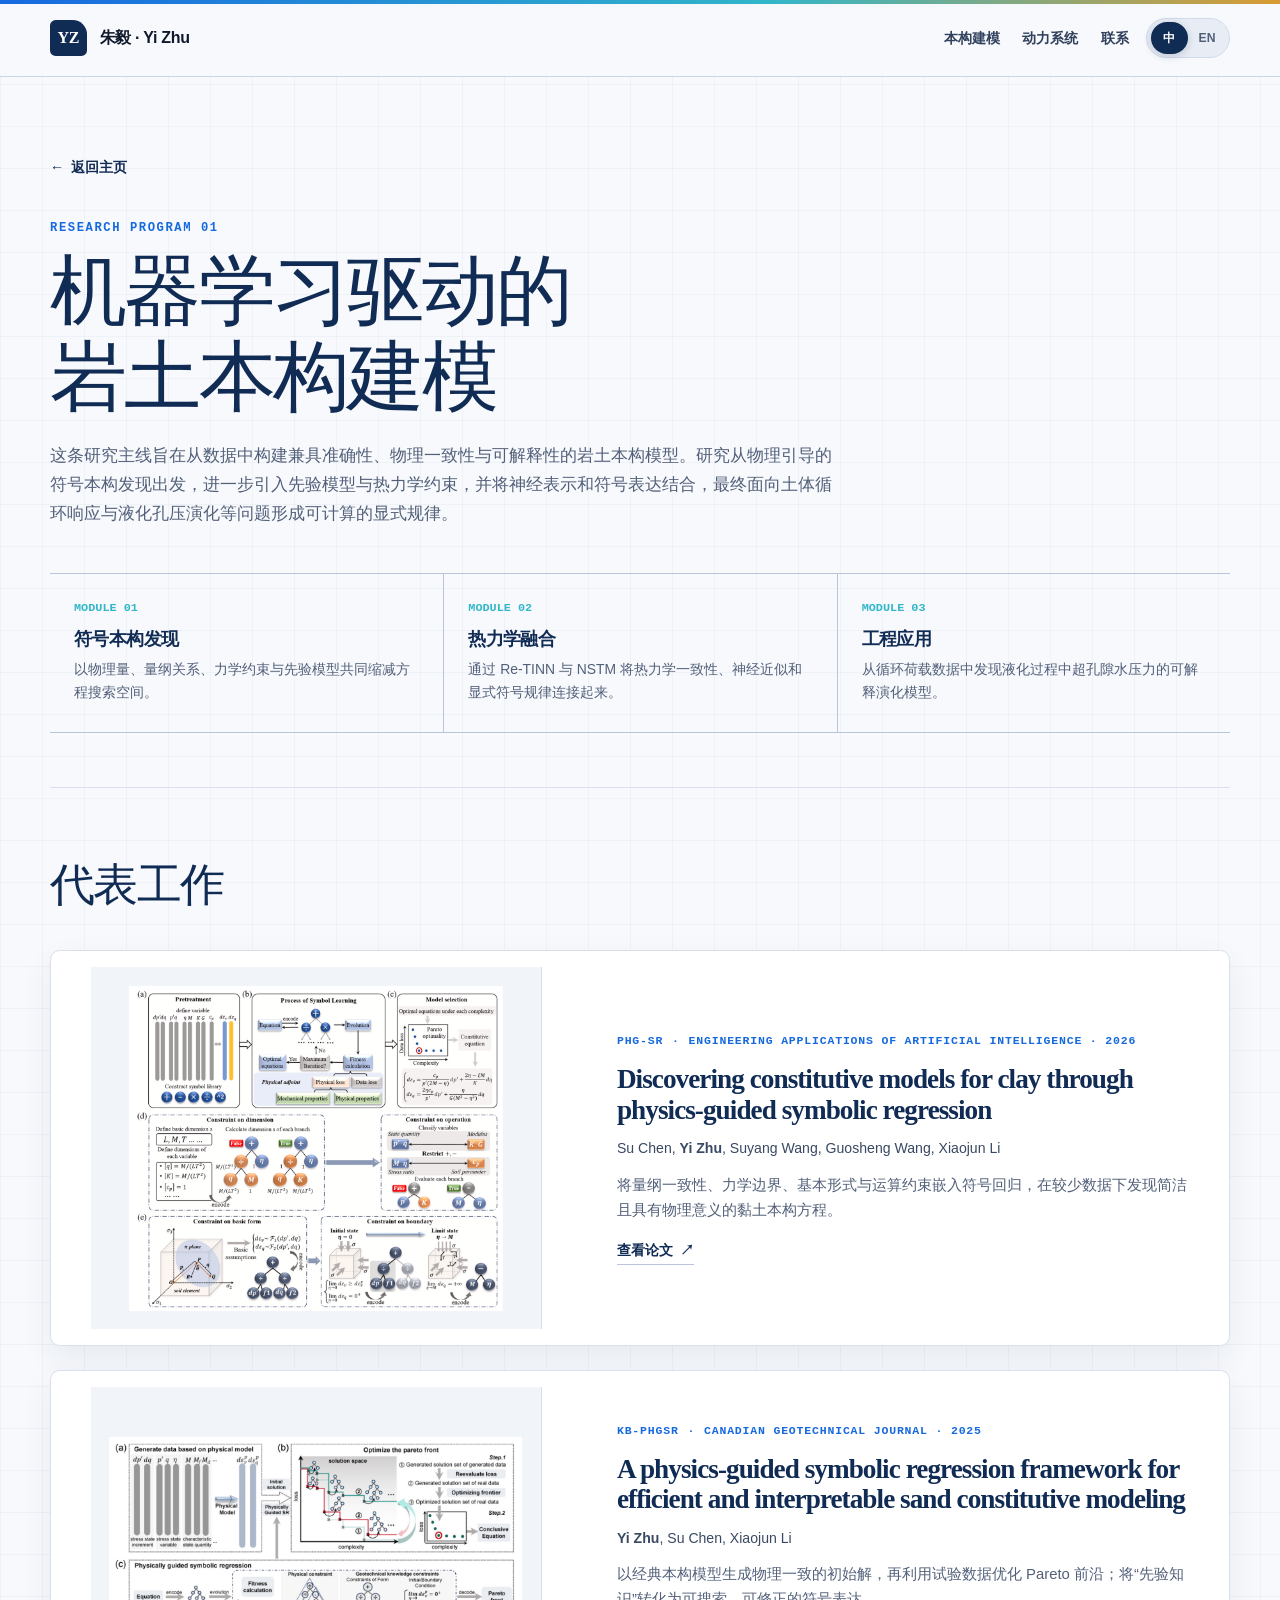
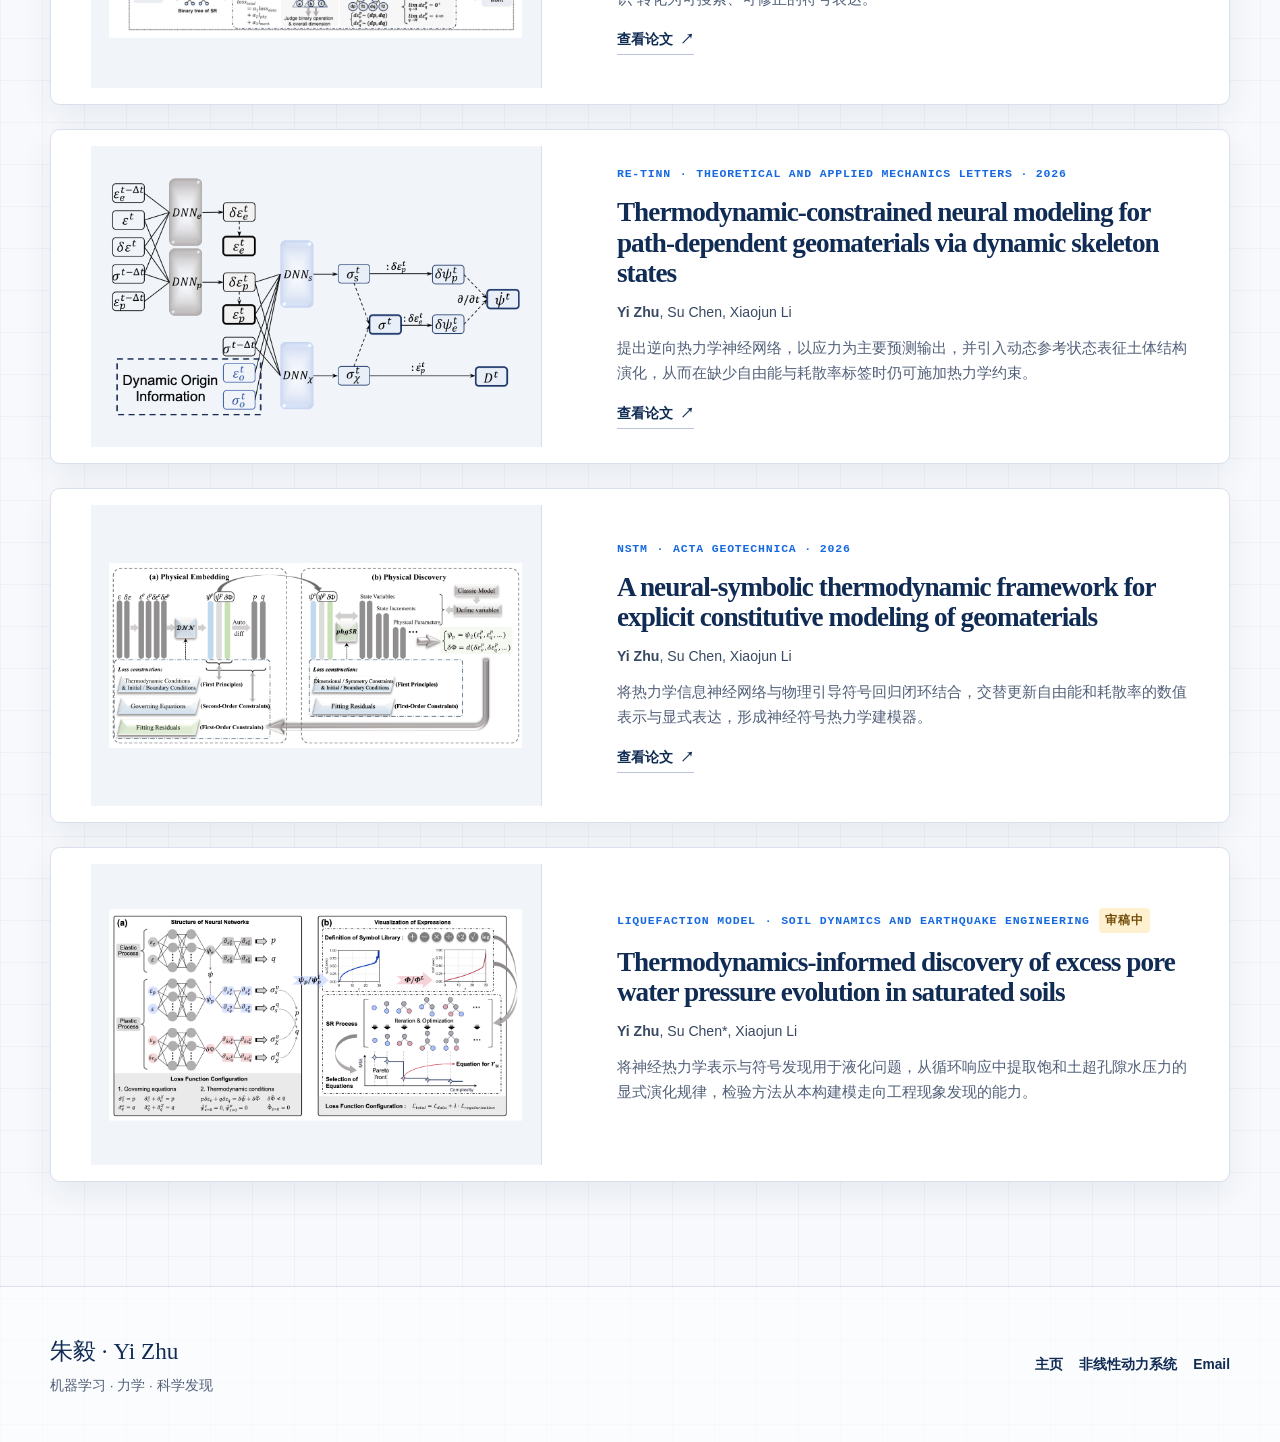
==== constitutive.html @ f4d2e24f "Add files via upload" ====
<!doctype html>
<html lang="zh-CN" data-lang="zh">
<head>
  <meta charset="utf-8">
  <meta name="viewport" content="width=device-width, initial-scale=1">
  <meta name="description" content="朱毅的机器学习岩土本构建模研究：物理引导符号回归、热力学约束神经建模与神经符号热力学建模。">
  <title>机器学习驱动的岩土本构建模 · 朱毅</title>
  <link rel="icon" type="image/svg+xml" href="data:image/svg+xml,%3Csvg xmlns='http://www.w3.org/2000/svg' viewBox='0 0 64 64'%3E%3Crect width='64' height='64' rx='13' fill='%23102b54'/%3E%3Cpath d='M14 18h36L26 46h24' fill='none' stroke='%2332b6ca' stroke-width='7' stroke-linecap='round' stroke-linejoin='round'/%3E%3C/svg%3E">
  <link rel="stylesheet" href="./styles.css">
  <script src="./site.js" defer></script>
</head>
<body data-title-zh="机器学习驱动的岩土本构建模 · 朱毅" data-title-en="Machine Learning for Geotechnical Constitutive Modeling · Yi Zhu">
  <a class="skip-link" href="#main"><span class="lang zh">跳至主要内容</span><span class="lang en">Skip to content</span></a>

  <header class="site-header">
    <nav class="nav-shell" aria-label="Primary navigation">
      <a class="brand" href="./index.html"><span class="brand-mark">YZ</span><span>朱毅 · Yi Zhu</span></a>
      <div class="nav-actions">
        <div class="nav-links">
          <a href="./constitutive.html"><span class="lang zh">本构建模</span><span class="lang en">Constitutive AI</span></a>
          <a href="./dynamics.html"><span class="lang zh">动力系统</span><span class="lang en">Dynamics</span></a>
          <a href="mailto:zhuyibjut@163.com"><span class="lang zh">联系</span><span class="lang en">Contact</span></a>
        </div>
        <div class="language-switch" role="group" aria-label="Language">
          <button type="button" data-set-lang="zh" aria-pressed="true">中</button>
          <button type="button" data-set-lang="en" aria-pressed="false">EN</button>
        </div>
      </div>
    </nav>
  </header>

  <main id="main" class="page-shell">
    <section class="page-hero">
      <a class="back-link" href="./index.html">← <span class="lang zh">返回主页</span><span class="lang en">Back to home</span></a>
      <div class="page-kicker">RESEARCH PROGRAM 01</div>
      <h1><span class="lang zh">机器学习驱动的<br>岩土本构建模</span><span class="lang en">Machine Learning for<br>Geotechnical Constitutive Modeling</span></h1>
      <p>
        <span class="lang lang-block zh">这条研究主线旨在从数据中构建兼具准确性、物理一致性与可解释性的岩土本构模型。研究从物理引导的符号本构发现出发，进一步引入先验模型与热力学约束，并将神经表示和符号表达结合，最终面向土体循环响应与液化孔压演化等问题形成可计算的显式规律。</span>
        <span class="lang lang-block en">This research program develops data-driven constitutive models that combine accuracy, physical consistency, and interpretability. Beginning with physics-guided symbolic discovery, it incorporates prior constitutive knowledge and thermodynamic constraints, integrates neural representations with symbolic expressions, and applies the resulting methods to cyclic soil response and excess pore-water-pressure evolution during liquefaction.</span>
      </p>

      <div class="module-map" aria-label="Research modules">
        <div class="module">
          <span class="module-number">MODULE 01</span>
          <h2><span class="lang zh">符号本构发现</span><span class="lang en">Symbolic Constitutive Discovery</span></h2>
          <p><span class="lang zh">以物理量、量纲关系、力学约束与先验模型共同缩减方程搜索空间。</span><span class="lang en">Using variables, dimensions, mechanics, and prior models to constrain the equation search space.</span></p>
        </div>
        <div class="module">
          <span class="module-number">MODULE 02</span>
          <h2><span class="lang zh">热力学融合</span><span class="lang en">Thermodynamic Integration</span></h2>
          <p><span class="lang zh">通过 Re-TINN 与 NSTM 将热力学一致性、神经近似和显式符号规律连接起来。</span><span class="lang en">Connecting thermodynamic consistency, neural approximation, and explicit laws through Re-TINN and NSTM.</span></p>
        </div>
        <div class="module">
          <span class="module-number">MODULE 03</span>
          <h2><span class="lang zh">工程应用</span><span class="lang en">Engineering Application</span></h2>
          <p><span class="lang zh">从循环荷载数据中发现液化过程中超孔隙水压力的可解释演化模型。</span><span class="lang en">Discovering interpretable excess pore-water-pressure evolution laws from cyclic loading data.</span></p>
        </div>
      </div>
    </section>

    <section class="works-section" aria-labelledby="works-title">
      <h2 class="works-heading" id="works-title"><span class="lang zh">代表工作</span><span class="lang en">Selected Work</span></h2>
      <div class="paper-list">
        <article class="paper-card">
          <figure class="paper-figure"><img src="./assets/phgsr-clay.png" alt="Physics-guided symbolic regression for clay constitutive modeling"></figure>
          <div class="paper-content">
            <div class="paper-meta"><span>PHG-SR</span><span>·</span><span>Engineering Applications of Artificial Intelligence · 2026</span></div>
            <h2>Discovering constitutive models for clay through physics-guided symbolic regression</h2>
            <p class="paper-authors">Su Chen, <strong>Yi Zhu</strong>, Suyang Wang, Guosheng Wang, Xiaojun Li</p>
            <p class="paper-summary"><span class="lang zh">将量纲一致性、力学边界、基本形式与运算约束嵌入符号回归，在较少数据下发现简洁且具有物理意义的黏土本构方程。</span><span class="lang en">Embeds dimensional consistency, mechanical boundaries, basic forms, and operator constraints into symbolic regression to discover concise, physically meaningful clay constitutive equations from limited data.</span></p>
            <a class="paper-link" href="https://doi.org/10.1016/j.engappai.2026.114759" target="_blank" rel="noreferrer"><span class="lang zh">查看论文</span><span class="lang en">View paper</span> ↗</a>
          </div>
        </article>

        <article class="paper-card">
          <figure class="paper-figure"><img src="./assets/kb-phgsr.png" alt="Knowledge-based physics-guided symbolic regression for sand"></figure>
          <div class="paper-content">
            <div class="paper-meta"><span>KB-phgSR</span><span>·</span><span>Canadian Geotechnical Journal · 2025</span></div>
            <h2>A physics-guided symbolic regression framework for efficient and interpretable sand constitutive modeling</h2>
            <p class="paper-authors"><strong>Yi Zhu</strong>, Su Chen, Xiaojun Li</p>
            <p class="paper-summary"><span class="lang zh">以经典本构模型生成物理一致的初始解，再利用试验数据优化 Pareto 前沿；将“先验知识”转化为可搜索、可修正的符号表达。</span><span class="lang en">Uses classical constitutive models to generate physically consistent initial solutions, then refines the Pareto front with experiments—turning prior knowledge into searchable and correctable symbolic expressions.</span></p>
            <a class="paper-link" href="https://doi.org/10.1139/cgj-2025-0201" target="_blank" rel="noreferrer"><span class="lang zh">查看论文</span><span class="lang en">View paper</span> ↗</a>
          </div>
        </article>

        <article class="paper-card">
          <figure class="paper-figure"><img src="./assets/re-tinn.png" alt="Reverse thermodynamics-informed neural network architecture"></figure>
          <div class="paper-content">
            <div class="paper-meta"><span>Re-TINN</span><span>·</span><span>Theoretical and Applied Mechanics Letters · 2026</span></div>
            <h2>Thermodynamic-constrained neural modeling for path-dependent geomaterials via dynamic skeleton states</h2>
            <p class="paper-authors"><strong>Yi Zhu</strong>, Su Chen, Xiaojun Li</p>
            <p class="paper-summary"><span class="lang zh">提出逆向热力学神经网络，以应力为主要预测输出，并引入动态参考状态表征土体结构演化，从而在缺少自由能与耗散率标签时仍可施加热力学约束。</span><span class="lang en">Introduces a reverse thermodynamics-informed neural network that predicts stress directly and uses dynamic reference states to represent fabric evolution, enforcing thermodynamic constraints without free-energy or dissipation labels.</span></p>
            <a class="paper-link" href="https://doi.org/10.1016/j.taml.2026.100740" target="_blank" rel="noreferrer"><span class="lang zh">查看论文</span><span class="lang en">View paper</span> ↗</a>
          </div>
        </article>

        <article class="paper-card">
          <figure class="paper-figure"><img src="./assets/nstm.png" alt="Neural-symbolic thermodynamic modeler"></figure>
          <div class="paper-content">
            <div class="paper-meta"><span>NSTM</span><span>·</span><span>Acta Geotechnica · 2026</span></div>
            <h2>A neural-symbolic thermodynamic framework for explicit constitutive modeling of geomaterials</h2>
            <p class="paper-authors"><strong>Yi Zhu</strong>, Su Chen, Xiaojun Li</p>
            <p class="paper-summary"><span class="lang zh">将热力学信息神经网络与物理引导符号回归闭环结合，交替更新自由能和耗散率的数值表示与显式表达，形成神经符号热力学建模器。</span><span class="lang en">Couples thermodynamics-informed neural networks with physics-guided symbolic regression in a closed loop, alternating between numerical representations and explicit expressions for free energy and dissipation.</span></p>
            <a class="paper-link" href="https://doi.org/10.1007/s11440-026-03069-4" target="_blank" rel="noreferrer"><span class="lang zh">查看论文</span><span class="lang en">View paper</span> ↗</a>
          </div>
        </article>

        <article class="paper-card">
          <figure class="paper-figure"><img src="./assets/pore-pressure.png" alt="Thermodynamics-informed pore-water-pressure equation discovery"></figure>
          <div class="paper-content">
            <div class="paper-meta"><span>LIQUEFACTION MODEL</span><span>·</span><span>Soil Dynamics and Earthquake Engineering</span><span class="status"><span class="lang zh">审稿中</span><span class="lang en">Under Review</span></span></div>
            <h2>Thermodynamics-informed discovery of excess pore water pressure evolution in saturated soils</h2>
            <p class="paper-authors"><strong>Yi Zhu</strong>, Su Chen*, Xiaojun Li</p>
            <p class="paper-summary"><span class="lang zh">将神经热力学表示与符号发现用于液化问题，从循环响应中提取饱和土超孔隙水压力的显式演化规律，检验方法从本构建模走向工程现象发现的能力。</span><span class="lang en">Applies neural thermodynamic representations and symbolic discovery to liquefaction, extracting an explicit evolution law for excess pore-water pressure in saturated soils from cyclic response data.</span></p>
          </div>
        </article>
      </div>
    </section>
  </main>

  <footer class="footer">
    <div class="footer-inner">
      <div><div class="footer-name">朱毅 · Yi Zhu</div><p><span class="lang zh">机器学习 · 力学 · 科学发现</span><span class="lang en">Machine Learning · Mechanics · Scientific Discovery</span></p></div>
      <div class="footer-links"><a href="./index.html"><span class="lang zh">主页</span><span class="lang en">Home</span></a><a href="./dynamics.html"><span class="lang zh">非线性动力系统</span><span class="lang en">Nonlinear Dynamics</span></a><a href="mailto:zhuyibjut@163.com">Email</a></div>
    </div>
  </footer>
</body>
</html>
---- styles.css ----
:root {
  --ink: #101a2c;
  --muted: #526079;
  --paper: #f7f9fc;
  --white: #ffffff;
  --line: #d9e0ec;
  --line-strong: #b9c6da;
  --navy: #102b54;
  --blue: #1769e0;
  --cyan: #32b6ca;
  --gold: #d99b32;
  --shadow: 0 24px 70px rgba(21, 49, 88, 0.12);
  --max: 1180px;
}

* {
  box-sizing: border-box;
}

html {
  scroll-behavior: smooth;
  background: var(--paper);
}

body {
  margin: 0;
  color: var(--ink);
  background:
    linear-gradient(rgba(16, 43, 84, 0.035) 1px, transparent 1px),
    linear-gradient(90deg, rgba(16, 43, 84, 0.035) 1px, transparent 1px),
    var(--paper);
  background-size: 42px 42px;
  font-family: Inter, "Noto Sans SC", "PingFang SC", "Microsoft YaHei", Arial, sans-serif;
  font-size: 16px;
  line-height: 1.68;
  text-rendering: optimizeLegibility;
}

body::before {
  content: "";
  position: fixed;
  inset: 0 0 auto 0;
  height: 4px;
  z-index: 100;
  background: linear-gradient(90deg, var(--blue), var(--cyan) 60%, var(--gold));
}

a {
  color: inherit;
}

img {
  display: block;
  max-width: 100%;
}

button,
a {
  -webkit-tap-highlight-color: transparent;
}

.skip-link {
  position: fixed;
  left: 1rem;
  top: -5rem;
  z-index: 200;
  padding: 0.6rem 0.85rem;
  color: #fff;
  background: var(--navy);
  border-radius: 0.35rem;
}

.skip-link:focus {
  top: 0.8rem;
}

.site-header {
  position: sticky;
  top: 0;
  z-index: 50;
  background: rgba(247, 249, 252, 0.9);
  border-bottom: 1px solid rgba(185, 198, 218, 0.7);
  backdrop-filter: blur(16px);
}

.nav-shell {
  width: min(calc(100% - 2rem), var(--max));
  min-height: 76px;
  margin: 0 auto;
  display: flex;
  align-items: center;
  justify-content: space-between;
  gap: 1.5rem;
}

.brand {
  display: flex;
  align-items: center;
  gap: 0.8rem;
  color: var(--ink);
  text-decoration: none;
  font-weight: 780;
  letter-spacing: -0.02em;
}

.brand-mark {
  width: 2.3rem;
  height: 2.3rem;
  display: grid;
  place-items: center;
  color: #fff;
  background: var(--navy);
  border-radius: 0.35rem 0.9rem 0.35rem 0.35rem;
  font-family: Georgia, "Times New Roman", serif;
  font-size: 1rem;
  font-weight: 700;
}

.nav-actions,
.nav-links {
  display: flex;
  align-items: center;
}

.nav-actions {
  gap: 1.1rem;
}

.nav-links {
  gap: 1.4rem;
}

.nav-links a {
  color: #31415d;
  font-size: 0.9rem;
  font-weight: 650;
  text-decoration: none;
}

.nav-links a:hover {
  color: var(--blue);
}

.language-switch {
  display: inline-flex;
  padding: 0.2rem;
  background: #e8edf5;
  border: 1px solid #d1dae8;
  border-radius: 999px;
}

.language-switch button {
  min-width: 2.35rem;
  padding: 0.36rem 0.55rem;
  color: #506078;
  background: transparent;
  border: 0;
  border-radius: 999px;
  cursor: pointer;
  font: inherit;
  font-size: 0.76rem;
  font-weight: 760;
}

.language-switch button[aria-pressed="true"] {
  color: #fff;
  background: var(--navy);
  box-shadow: 0 2px 8px rgba(16, 43, 84, 0.2);
}

.lang.en {
  display: none;
}

html[data-lang="en"] .lang.zh {
  display: none;
}

html[data-lang="en"] .lang.en {
  display: inline;
}

html[data-lang="en"] .lang-block.en {
  display: block;
}

.lang-block {
  display: block;
}

.page-shell {
  width: min(calc(100% - 2rem), var(--max));
  margin: 0 auto;
}

.hero {
  display: grid;
  grid-template-columns: minmax(0, 1.35fr) minmax(280px, 0.65fr);
  gap: 4.5rem;
  align-items: center;
  min-height: 620px;
  padding: 5.8rem 0 5rem;
}

.eyebrow {
  display: flex;
  align-items: center;
  gap: 0.7rem;
  margin: 0 0 1.2rem;
  color: var(--blue);
  font-size: 0.78rem;
  font-weight: 790;
  letter-spacing: 0.13em;
  line-height: 1.3;
  text-transform: uppercase;
}

.eyebrow::before {
  content: "";
  width: 2.1rem;
  height: 2px;
  background: linear-gradient(90deg, var(--blue), var(--cyan));
}

h1,
h2,
h3,
p {
  margin-top: 0;
}

h1,
h2,
h3 {
  letter-spacing: -0.035em;
  line-height: 1.12;
}

.hero h1 {
  margin-bottom: 0.65rem;
  color: var(--navy);
  font-family: Georgia, "Times New Roman", "Songti SC", serif;
  font-size: clamp(3.8rem, 8vw, 7.7rem);
  font-weight: 500;
}

.name-en {
  margin-bottom: 1.5rem;
  color: #49617e;
  font-family: Georgia, "Times New Roman", serif;
  font-size: clamp(1.35rem, 2.3vw, 2rem);
  letter-spacing: 0.02em;
}

.hero-role {
  max-width: 48rem;
  margin-bottom: 1.8rem;
  color: #2e3d56;
  font-size: clamp(1.05rem, 1.7vw, 1.28rem);
}

.hero-role strong {
  color: var(--navy);
}

.hero-summary {
  max-width: 47rem;
  margin-bottom: 2rem;
  color: var(--muted);
  font-size: 1.04rem;
}

.topic-row,
.contact-row {
  display: flex;
  flex-wrap: wrap;
  gap: 0.65rem;
}

.topic-row {
  margin-bottom: 1.8rem;
}

.topic {
  padding: 0.43rem 0.72rem;
  color: #1d477e;
  background: #eaf2fd;
  border: 1px solid #cbdcf5;
  border-radius: 0.35rem;
  font-size: 0.8rem;
  font-weight: 720;
}

.contact-link,
.paper-link,
.back-link {
  display: inline-flex;
  align-items: center;
  gap: 0.45rem;
  color: var(--navy);
  text-decoration: none;
  font-weight: 700;
}

.contact-link {
  padding: 0.45rem 0;
  border-bottom: 1px solid var(--line-strong);
  font-size: 0.9rem;
}

.contact-link:hover,
.paper-link:hover,
.back-link:hover {
  color: var(--blue);
  border-color: var(--blue);
}

.portrait-wrap {
  position: relative;
  justify-self: end;
  width: min(100%, 345px);
  padding: 1rem 1rem 0 0;
}

.portrait-wrap::before {
  content: "";
  position: absolute;
  top: 0;
  right: 0;
  width: 42%;
  height: 47%;
  border-top: 4px solid var(--cyan);
  border-right: 4px solid var(--cyan);
}

.portrait-wrap::after {
  content: "";
  position: absolute;
  right: -1rem;
  bottom: 1.4rem;
  width: 5rem;
  height: 5rem;
  z-index: -1;
  background: var(--gold);
  border-radius: 50%;
  opacity: 0.22;
}

.portrait {
  width: 100%;
  aspect-ratio: 0.82;
  object-fit: cover;
  object-position: center 26%;
  border-radius: 0.55rem;
  box-shadow: var(--shadow);
  filter: saturate(0.88) contrast(1.02);
}

.section {
  padding: 6.2rem 0;
  border-top: 1px solid var(--line);
}

.section-heading {
  display: grid;
  grid-template-columns: minmax(200px, 0.52fr) minmax(0, 1fr);
  gap: 3rem;
  align-items: end;
  margin-bottom: 2.7rem;
}

.section-heading h2 {
  margin: 0;
  color: var(--navy);
  font-family: Georgia, "Times New Roman", "Songti SC", serif;
  font-size: clamp(2.1rem, 4vw, 3.65rem);
  font-weight: 520;
}

.section-heading p {
  max-width: 47rem;
  margin: 0;
  color: var(--muted);
}

.research-grid {
  display: grid;
  grid-template-columns: repeat(2, minmax(0, 1fr));
  gap: 1.4rem;
}

.research-card {
  position: relative;
  min-width: 0;
  overflow: hidden;
  color: inherit;
  background: var(--white);
  border: 1px solid var(--line-strong);
  border-radius: 0.65rem;
  text-decoration: none;
  box-shadow: 0 14px 36px rgba(21, 49, 88, 0.07);
  transition: transform 180ms ease, box-shadow 180ms ease, border-color 180ms ease;
}

.research-card:hover {
  transform: translateY(-5px);
  border-color: #8baad6;
  box-shadow: 0 24px 55px rgba(21, 49, 88, 0.14);
}

.research-visual {
  height: 250px;
  padding: 1.2rem;
  display: grid;
  place-items: center;
  overflow: hidden;
  background:
    radial-gradient(circle at 10% 20%, rgba(50, 182, 202, 0.15), transparent 33%),
    linear-gradient(145deg, #fafdff, #edf3fa);
  border-bottom: 1px solid var(--line);
}

.research-visual img {
  width: 100%;
  height: 100%;
  object-fit: contain;
  filter: drop-shadow(0 8px 15px rgba(16, 43, 84, 0.08));
}

.research-card-body {
  padding: 1.6rem 1.65rem 1.8rem;
}

.card-index {
  display: block;
  margin-bottom: 0.5rem;
  color: var(--blue);
  font-family: ui-monospace, SFMono-Regular, Menlo, monospace;
  font-size: 0.72rem;
  font-weight: 800;
  letter-spacing: 0.09em;
}

.research-card h3 {
  margin-bottom: 0.75rem;
  color: var(--navy);
  font-family: Georgia, "Times New Roman", "Songti SC", serif;
  font-size: clamp(1.48rem, 2.4vw, 2.05rem);
  font-weight: 560;
}

.research-card p {
  min-height: 5.2rem;
  margin-bottom: 1.15rem;
  color: var(--muted);
  font-size: 0.96rem;
}

.card-cta {
  display: flex;
  align-items: center;
  justify-content: space-between;
  color: var(--blue);
  font-size: 0.88rem;
  font-weight: 780;
}

.card-cta .arrow {
  font-size: 1.4rem;
  transition: transform 180ms ease;
}

.research-card:hover .arrow {
  transform: translateX(0.35rem);
}

.focus-strip {
  display: grid;
  grid-template-columns: 0.8fr 1.2fr;
  overflow: hidden;
  color: #fff;
  background: var(--navy);
  border-radius: 0.65rem;
  box-shadow: var(--shadow);
}

.focus-label {
  position: relative;
  min-height: 270px;
  padding: 2.4rem;
  display: flex;
  flex-direction: column;
  justify-content: space-between;
  background:
    linear-gradient(135deg, rgba(50, 182, 202, 0.21), transparent 58%),
    #0c3768;
}

.focus-label::after {
  content: "z' = f(z, u)";
  color: rgba(255, 255, 255, 0.3);
  font-family: Georgia, "Times New Roman", serif;
  font-size: clamp(2.3rem, 5vw, 4.8rem);
  font-style: italic;
  line-height: 1;
}

.focus-label span:first-child {
  font-family: ui-monospace, SFMono-Regular, Menlo, monospace;
  font-size: 0.76rem;
  font-weight: 800;
  letter-spacing: 0.14em;
  text-transform: uppercase;
}

.focus-copy {
  padding: 2.7rem 3rem;
  align-self: center;
}

.focus-copy h2 {
  margin-bottom: 1rem;
  font-family: Georgia, "Times New Roman", "Songti SC", serif;
  font-size: clamp(1.8rem, 3.4vw, 3rem);
  font-weight: 520;
}

.focus-copy p {
  margin: 0;
  color: #d8e4f5;
}

.page-hero {
  padding: 4.8rem 0 3.4rem;
  border-bottom: 1px solid var(--line);
}

.back-link {
  margin-bottom: 2.4rem;
  font-size: 0.88rem;
}

.page-kicker {
  color: var(--blue);
  font-family: ui-monospace, SFMono-Regular, Menlo, monospace;
  font-size: 0.76rem;
  font-weight: 800;
  letter-spacing: 0.13em;
  text-transform: uppercase;
}

.page-hero h1 {
  max-width: 900px;
  margin: 0.7rem 0 1.2rem;
  color: var(--navy);
  font-family: Georgia, "Times New Roman", "Songti SC", serif;
  font-size: clamp(2.7rem, 6vw, 5.9rem);
  font-weight: 520;
}

.page-hero > p {
  max-width: 790px;
  color: var(--muted);
  font-size: 1.08rem;
}

.module-map {
  display: grid;
  grid-template-columns: repeat(3, 1fr);
  margin-top: 2.8rem;
  border-top: 1px solid var(--line-strong);
  border-bottom: 1px solid var(--line-strong);
}

.module {
  position: relative;
  padding: 1.6rem 1.5rem 1.7rem;
}

.module + .module {
  border-left: 1px solid var(--line-strong);
}

.module-number {
  display: block;
  margin-bottom: 0.7rem;
  color: var(--cyan);
  font-family: ui-monospace, SFMono-Regular, Menlo, monospace;
  font-size: 0.74rem;
  font-weight: 800;
}

.module h2 {
  margin-bottom: 0.5rem;
  color: var(--navy);
  font-size: 1.1rem;
}

.module p {
  margin: 0;
  color: var(--muted);
  font-size: 0.87rem;
}

.works-section {
  padding: 4.5rem 0 6.5rem;
}

.works-heading {
  margin-bottom: 2.5rem;
  color: var(--navy);
  font-family: Georgia, "Times New Roman", "Songti SC", serif;
  font-size: clamp(2rem, 3.5vw, 3rem);
  font-weight: 520;
}

.paper-list {
  display: grid;
  gap: 1.5rem;
}

.paper-card {
  display: grid;
  grid-template-columns: minmax(300px, 0.82fr) minmax(0, 1fr);
  min-height: 335px;
  overflow: hidden;
  background: var(--white);
  border: 1px solid var(--line);
  border-radius: 0.6rem;
  box-shadow: 0 12px 32px rgba(21, 49, 88, 0.07);
}

.paper-figure {
  min-width: 0;
  padding: 1.15rem;
  display: grid;
  place-items: center;
  background: #f1f5fa;
  border-right: 1px solid var(--line);
}

.paper-figure img {
  width: 100%;
  height: 100%;
  max-height: 325px;
  object-fit: contain;
}

.paper-content {
  padding: 2rem 2.2rem;
  display: flex;
  flex-direction: column;
  justify-content: center;
}

.paper-meta {
  display: flex;
  align-items: center;
  flex-wrap: wrap;
  gap: 0.55rem;
  margin-bottom: 0.85rem;
  color: var(--blue);
  font-family: ui-monospace, SFMono-Regular, Menlo, monospace;
  font-size: 0.72rem;
  font-weight: 800;
  letter-spacing: 0.07em;
  text-transform: uppercase;
}

.status {
  padding: 0.18rem 0.42rem;
  color: #704b06;
  background: #fff1cf;
  border-radius: 0.25rem;
}

.paper-content h2 {
  margin-bottom: 0.75rem;
  color: var(--navy);
  font-family: Georgia, "Times New Roman", "Songti SC", serif;
  font-size: clamp(1.25rem, 2.2vw, 1.7rem);
  font-weight: 590;
}

.paper-authors {
  margin-bottom: 0.75rem;
  color: #394963;
  font-size: 0.88rem;
}

.paper-summary {
  margin-bottom: 1rem;
  color: var(--muted);
  font-size: 0.93rem;
}

.paper-link {
  width: fit-content;
  padding-bottom: 0.15rem;
  border-bottom: 1px solid var(--line-strong);
  font-size: 0.86rem;
}

.footer {
  border-top: 1px solid var(--line);
  background: rgba(255, 255, 255, 0.58);
}

.footer-inner {
  width: min(calc(100% - 2rem), var(--max));
  min-height: 155px;
  margin: 0 auto;
  display: flex;
  align-items: center;
  justify-content: space-between;
  gap: 2rem;
}

.footer-name {
  color: var(--navy);
  font-family: Georgia, "Times New Roman", "Songti SC", serif;
  font-size: 1.45rem;
}

.footer p {
  margin: 0.25rem 0 0;
  color: var(--muted);
  font-size: 0.85rem;
}

.footer-links {
  display: flex;
  flex-wrap: wrap;
  justify-content: flex-end;
  gap: 1rem;
}

.footer-links a {
  color: var(--navy);
  font-size: 0.86rem;
  font-weight: 700;
  text-decoration: none;
}

.footer-links a:hover {
  color: var(--blue);
}

:focus-visible {
  outline: 3px solid rgba(23, 105, 224, 0.34);
  outline-offset: 4px;
}

@media (max-width: 920px) {
  .hero {
    grid-template-columns: 1fr 280px;
    gap: 2.5rem;
  }

  .section-heading {
    grid-template-columns: 1fr;
    gap: 1rem;
  }

  .paper-card {
    grid-template-columns: 1fr;
  }

  .paper-figure {
    min-height: 280px;
    border-right: 0;
    border-bottom: 1px solid var(--line);
  }
}

@media (max-width: 720px) {
  .nav-shell {
    min-height: 68px;
  }

  .nav-links {
    display: none;
  }

  .hero {
    grid-template-columns: 1fr;
    min-height: 0;
    padding: 3.5rem 0 4rem;
  }

  .hero h1 {
    font-size: clamp(3.6rem, 18vw, 6.2rem);
  }

  .portrait-wrap {
    width: min(78%, 325px);
    justify-self: start;
  }

  .research-grid,
  .focus-strip,
  .module-map {
    grid-template-columns: 1fr;
  }

  .research-card p {
    min-height: 0;
  }

  .focus-copy {
    padding: 2.3rem 2rem;
  }

  .module + .module {
    border-left: 0;
    border-top: 1px solid var(--line-strong);
  }

  .paper-content {
    padding: 1.6rem;
  }

  .footer-inner {
    padding: 2.3rem 0;
    align-items: flex-start;
    flex-direction: column;
  }

  .footer-links {
    justify-content: flex-start;
  }
}

@media (prefers-reduced-motion: reduce) {
  *,
  *::before,
  *::after {
    scroll-behavior: auto !important;
    transition-duration: 0.01ms !important;
  }
}
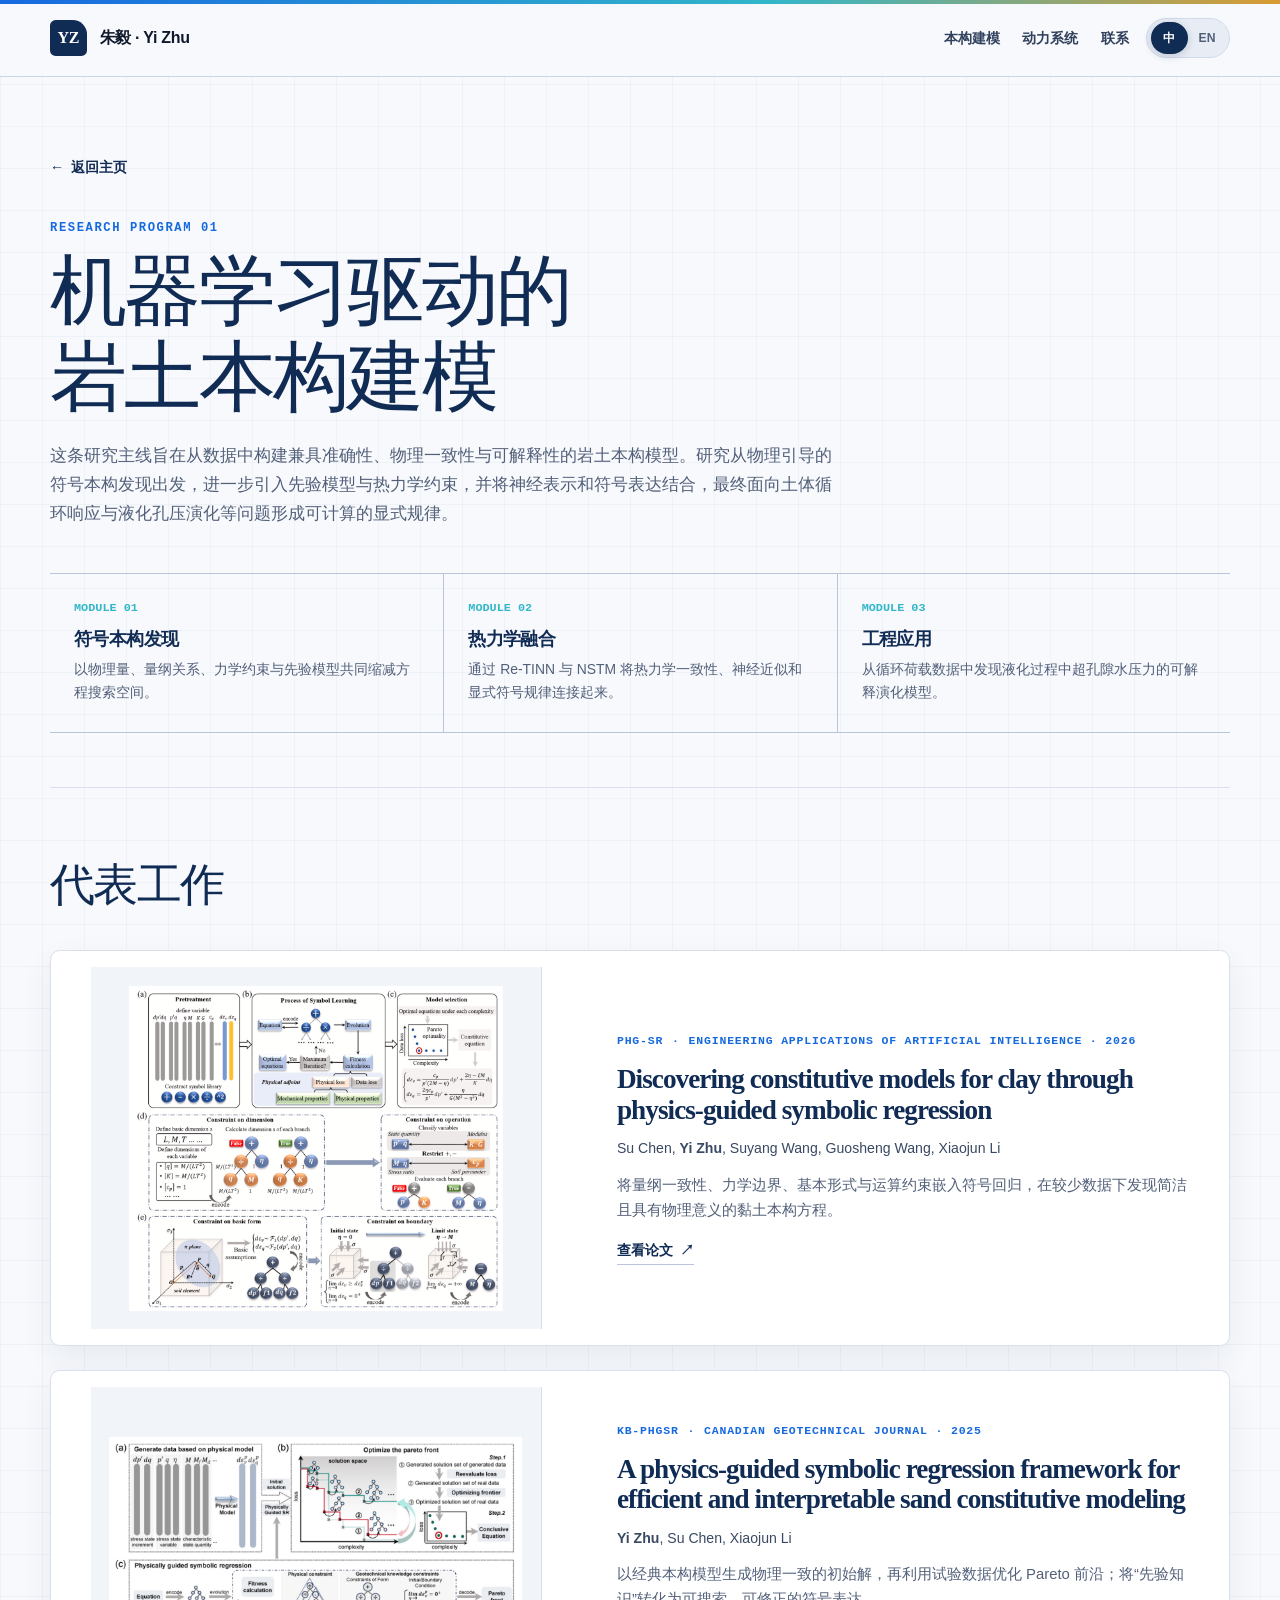
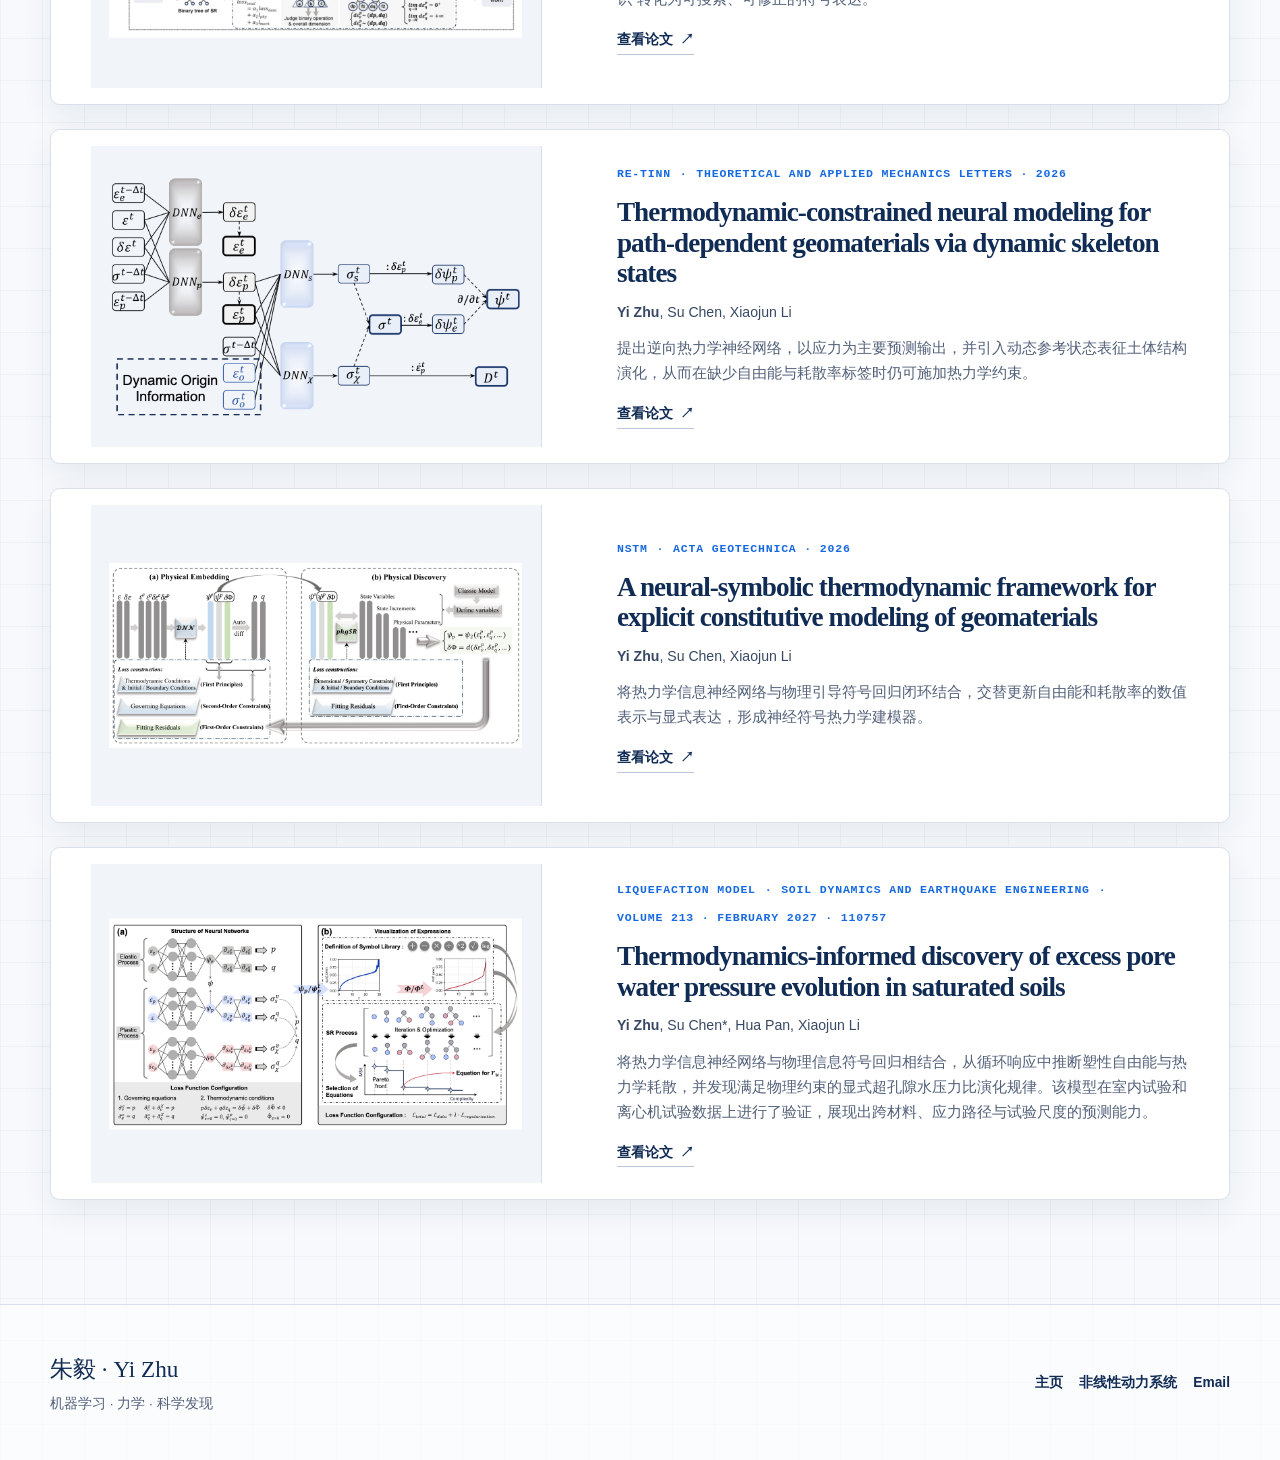
==== commit 2b77d0c8: "Update constitutive.html" ====
--- a/constitutive.html
+++ b/constitutive.html
@@ -106,12 +106,55 @@
         </article>
 
         <article class="paper-card">
-          <figure class="paper-figure"><img src="./assets/pore-pressure.png" alt="Thermodynamics-informed pore-water-pressure equation discovery"></figure>
+          <figure class="paper-figure">
+            <img
+              src="./assets/pore-pressure.png"
+              alt="Thermodynamics-informed pore-water-pressure equation discovery"
+            >
+          </figure>
+
           <div class="paper-content">
-            <div class="paper-meta"><span>LIQUEFACTION MODEL</span><span>·</span><span>Soil Dynamics and Earthquake Engineering</span><span class="status"><span class="lang zh">审稿中</span><span class="lang en">Under Review</span></span></div>
-            <h2>Thermodynamics-informed discovery of excess pore water pressure evolution in saturated soils</h2>
-            <p class="paper-authors"><strong>Yi Zhu</strong>, Su Chen*, Xiaojun Li</p>
-            <p class="paper-summary"><span class="lang zh">将神经热力学表示与符号发现用于液化问题，从循环响应中提取饱和土超孔隙水压力的显式演化规律，检验方法从本构建模走向工程现象发现的能力。</span><span class="lang en">Applies neural thermodynamic representations and symbolic discovery to liquefaction, extracting an explicit evolution law for excess pore-water pressure in saturated soils from cyclic response data.</span></p>
+            <div class="paper-meta">
+              <span>LIQUEFACTION MODEL</span>
+              <span>·</span>
+              <span>Soil Dynamics and Earthquake Engineering</span>
+              <span>·</span>
+              <span>Volume 213 · February 2027 · 110757</span>
+            </div>
+
+            <h2>
+              Thermodynamics-informed discovery of excess pore water pressure
+              evolution in saturated soils
+            </h2>
+
+            <p class="paper-authors">
+              <strong>Yi Zhu</strong>, Su Chen*, Hua Pan, Xiaojun Li
+            </p>
+
+            <p class="paper-summary">
+              <span class="lang zh">
+                将热力学信息神经网络与物理信息符号回归相结合，从循环响应中推断塑性自由能与热力学耗散，并发现满足物理约束的显式超孔隙水压力比演化规律。该模型在室内试验和离心机试验数据上进行了验证，展现出跨材料、应力路径与试验尺度的预测能力。
+              </span>
+
+              <span class="lang en">
+                Combines a thermodynamics-informed neural network with physics-informed
+                symbolic regression to infer plastic free energy and thermodynamic
+                dissipation, and to discover explicit, physically constrained evolution
+                laws for the excess pore-pressure ratio. The model is validated across
+                sand, clay, and centrifuge tests, demonstrating predictive capability
+                across materials, stress paths, and experimental scales.
+              </span>
+            </p>
+
+            <a
+              class="paper-link"
+              href="https://doi.org/10.1016/j.soildyn.2026.110757"
+              target="_blank"
+              rel="noreferrer"
+            >
+              <span class="lang zh">查看论文</span>
+              <span class="lang en">View paper</span> ↗
+            </a>
           </div>
         </article>
       </div>
